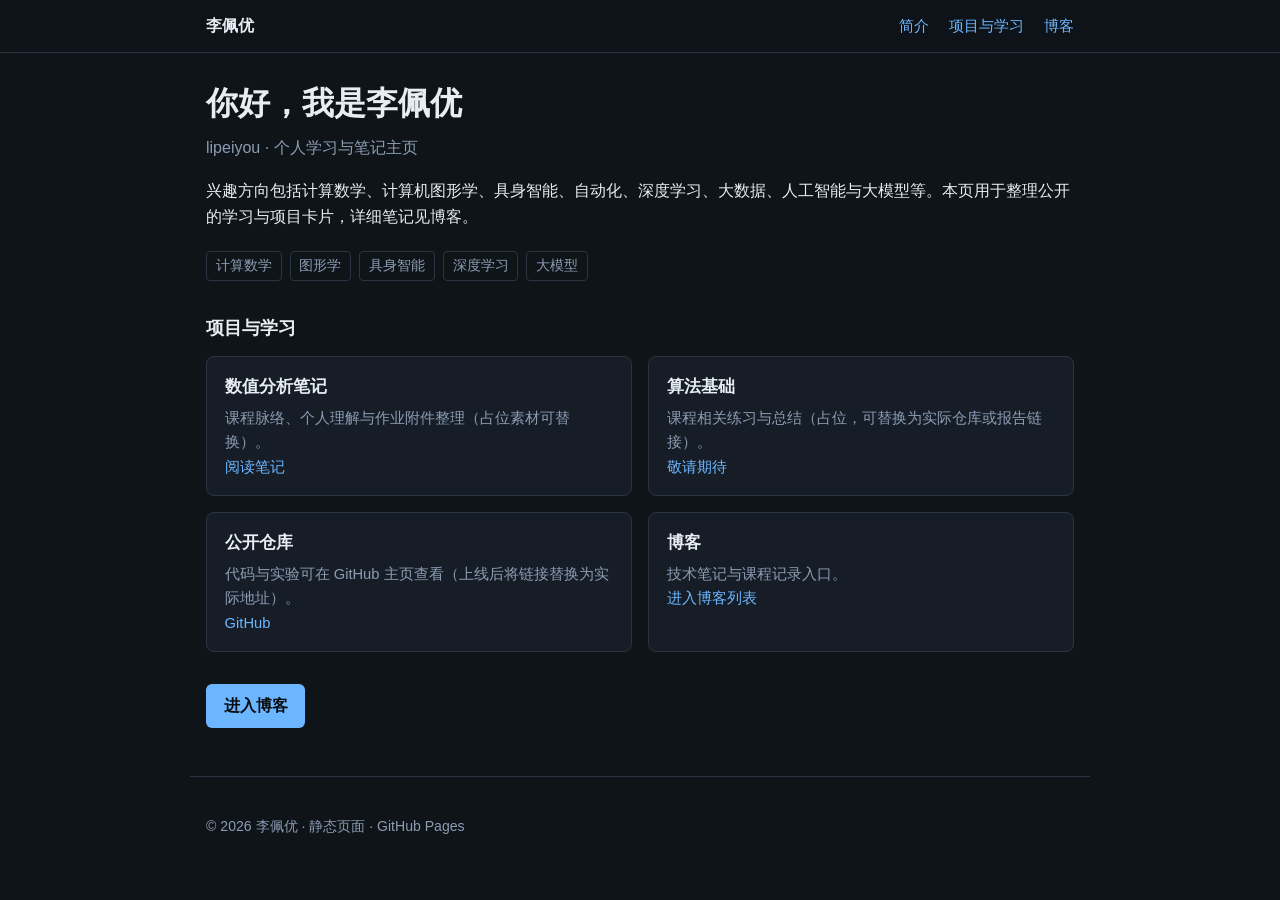
==== index.html @ f9a8e5ab "1 init" ====
<!DOCTYPE html>
<html lang="zh-CN">
  <head>
    <meta charset="utf-8" />
    <meta name="viewport" content="width=device-width, initial-scale=1" />
    <title>李佩优 — 个人主页</title>
    <meta name="description" content="李佩优的个人主页：计算数学与人工智能等方向的学习记录。" />
    <link rel="stylesheet" href="css/style.css" />
  </head>
  <body>
    <header class="top">
      <nav class="nav" aria-label="主导航">
        <a class="brand" href="index.html">李佩优</a>
        <a href="index.html#about">简介</a>
        <a href="index.html#projects">项目与学习</a>
        <a href="blog/index.html">博客</a>
      </nav>
    </header>

    <main class="wrap">
      <section id="about" class="hero" aria-labelledby="about-heading">
        <h1 id="about-heading">你好，我是李佩优</h1>
        <p class="sub">lipeiyou · 个人学习与笔记主页</p>
        <p class="lead">
          兴趣方向包括计算数学、计算机图形学、具身智能、自动化、深度学习、大数据、人工智能与大模型等。本页用于整理公开的学习与项目卡片，详细笔记见博客。
        </p>
        <ul class="tags" aria-label="兴趣关键词">
          <li>计算数学</li>
          <li>图形学</li>
          <li>具身智能</li>
          <li>深度学习</li>
          <li>大模型</li>
        </ul>
      </section>

      <section id="projects" aria-labelledby="projects-heading">
        <h2 id="projects-heading">项目与学习</h2>
        <div class="grid cols-2">
          <article class="card">
            <h3>数值分析笔记</h3>
            <p>课程脉络、个人理解与作业附件整理（占位素材可替换）。</p>
            <p><a href="blog/posts/numerical-analysis-notes.html">阅读笔记</a></p>
          </article>
          <article class="card">
            <h3>算法基础</h3>
            <p>课程相关练习与总结（占位，可替换为实际仓库或报告链接）。</p>
            <p><a href="index.html#projects">敬请期待</a></p>
          </article>
          <article class="card">
            <h3>公开仓库</h3>
            <p>代码与实验可在 GitHub 主页查看（上线后将链接替换为实际地址）。</p>
            <p><a href="https://github.com/" rel="noopener noreferrer">GitHub</a></p>
          </article>
          <article class="card">
            <h3>博客</h3>
            <p>技术笔记与课程记录入口。</p>
            <p><a href="blog/index.html">进入博客列表</a></p>
          </article>
        </div>

        <div class="cta">
          <a class="btn" href="blog/index.html">进入博客</a>
        </div>
      </section>
    </main>

    <footer class="foot">
      <p>© <span id="year"></span> 李佩优 · 静态页面 · GitHub Pages</p>
    </footer>
    <script src="js/main.js"></script>
  </body>
</html>
---- css/style.css ----
/* PHB — 深色学术风，主栏约 900px */
:root {
  --bg: #0f1419;
  --bg-card: #161d27;
  --border: #2a3544;
  --text: #e6edf3;
  --muted: #8b9cb3;
  --accent: #6cb6ff;
  --accent-dim: #4a8fd4;
  --maxw: 900px;
  --nav-h: 3.25rem;
}

*,
*::before,
*::after {
  box-sizing: border-box;
}

html {
  scroll-behavior: smooth;
}

body {
  margin: 0;
  font-family: "Segoe UI", "PingFang SC", "Microsoft YaHei", sans-serif;
  font-size: 1rem;
  line-height: 1.65;
  color: var(--text);
  background: var(--bg);
}

a {
  color: var(--accent);
  text-decoration: none;
}

a:hover {
  color: var(--accent-dim);
  text-decoration: underline;
}

a:focus-visible {
  outline: 2px solid var(--accent);
  outline-offset: 2px;
}

.top {
  position: sticky;
  top: 0;
  z-index: 50;
  background: rgba(15, 20, 25, 0.92);
  border-bottom: 1px solid var(--border);
  backdrop-filter: blur(8px);
}

.nav {
  max-width: var(--maxw);
  margin: 0 auto;
  padding: 0 1rem;
  min-height: var(--nav-h);
  display: flex;
  flex-wrap: wrap;
  align-items: center;
  gap: 0.75rem 1.25rem;
}

.nav .brand {
  font-weight: 600;
  margin-right: auto;
  color: var(--text);
}

.nav .brand:hover {
  color: var(--accent);
}

.nav a:not(.brand) {
  font-size: 0.95rem;
}

.wrap {
  max-width: var(--maxw);
  margin: 0 auto;
  padding: 2rem 1rem 3rem;
  padding-top: calc(1.5rem + env(safe-area-inset-top));
}

section {
  scroll-margin-top: calc(var(--nav-h) + 0.75rem);
}

.hero h1 {
  margin: 0 0 0.35rem;
  font-size: clamp(1.5rem, 4vw, 2rem);
  font-weight: 600;
}

.hero .sub {
  color: var(--muted);
  margin: 0 0 1rem;
}

.lead {
  margin: 0 0 1.25rem;
}

.tags {
  display: flex;
  flex-wrap: wrap;
  gap: 0.5rem;
  margin: 0;
  padding: 0;
  list-style: none;
}

.tags li {
  font-size: 0.85rem;
  padding: 0.2rem 0.55rem;
  border: 1px solid var(--border);
  border-radius: 4px;
  color: var(--muted);
}

h2 {
  font-size: 1.15rem;
  margin: 2rem 0 0.75rem;
  font-weight: 600;
}

.grid {
  display: grid;
  gap: 1rem;
  grid-template-columns: 1fr;
}

@media (min-width: 560px) {
  .grid.cols-2 {
    grid-template-columns: repeat(2, 1fr);
  }
}

.card {
  background: var(--bg-card);
  border: 1px solid var(--border);
  border-radius: 8px;
  padding: 1rem 1.1rem;
}

.card h3 {
  margin: 0 0 0.35rem;
  font-size: 1.05rem;
}

.card p {
  margin: 0;
  color: var(--muted);
  font-size: 0.92rem;
}

.cta {
  margin-top: 2rem;
  display: flex;
  flex-wrap: wrap;
  gap: 0.75rem;
  align-items: center;
}

.btn {
  display: inline-block;
  padding: 0.55rem 1.1rem;
  background: var(--accent);
  color: #0a0e12;
  border-radius: 6px;
  font-weight: 600;
  border: none;
  cursor: pointer;
}

.btn:hover {
  background: var(--accent-dim);
  color: #0a0e12;
  text-decoration: none;
}

.btn:focus-visible {
  outline: 2px solid var(--text);
  outline-offset: 2px;
}

.foot {
  max-width: var(--maxw);
  margin: 0 auto;
  padding: 1.5rem 1rem 2rem;
  border-top: 1px solid var(--border);
  color: var(--muted);
  font-size: 0.88rem;
}

/* 博客列表 */
.post-list {
  list-style: none;
  margin: 0;
  padding: 0;
}

.post-list li {
  border: 1px solid var(--border);
  border-radius: 8px;
  margin-bottom: 0.75rem;
}

.post-list a {
  display: block;
  padding: 1rem 1.1rem;
  color: inherit;
}

.post-list a:hover {
  background: var(--bg-card);
  text-decoration: none;
}

.post-list .title {
  font-weight: 600;
  margin-bottom: 0.25rem;
}

.post-list .meta {
  font-size: 0.85rem;
  color: var(--muted);
}

.post-list .excerpt {
  font-size: 0.92rem;
  color: var(--muted);
  margin-top: 0.35rem;
}

/* 文章页 */
article.post .meta {
  color: var(--muted);
  font-size: 0.9rem;
  margin-bottom: 1.25rem;
}

article.post h1 {
  margin: 0 0 0.5rem;
  font-size: clamp(1.35rem, 3.5vw, 1.75rem);
}

article.post h2 {
  margin-top: 1.75rem;
}

article.post p {
  margin: 0 0 0.9rem;
}

.note {
  font-size: 0.9rem;
  color: var(--muted);
  margin: 0 0 0.75rem;
}

.file-list {
  margin: 0 0 1rem;
  padding-left: 1.25rem;
}

.file-list li {
  margin-bottom: 0.35rem;
}

.back {
  margin-top: 2rem;
}
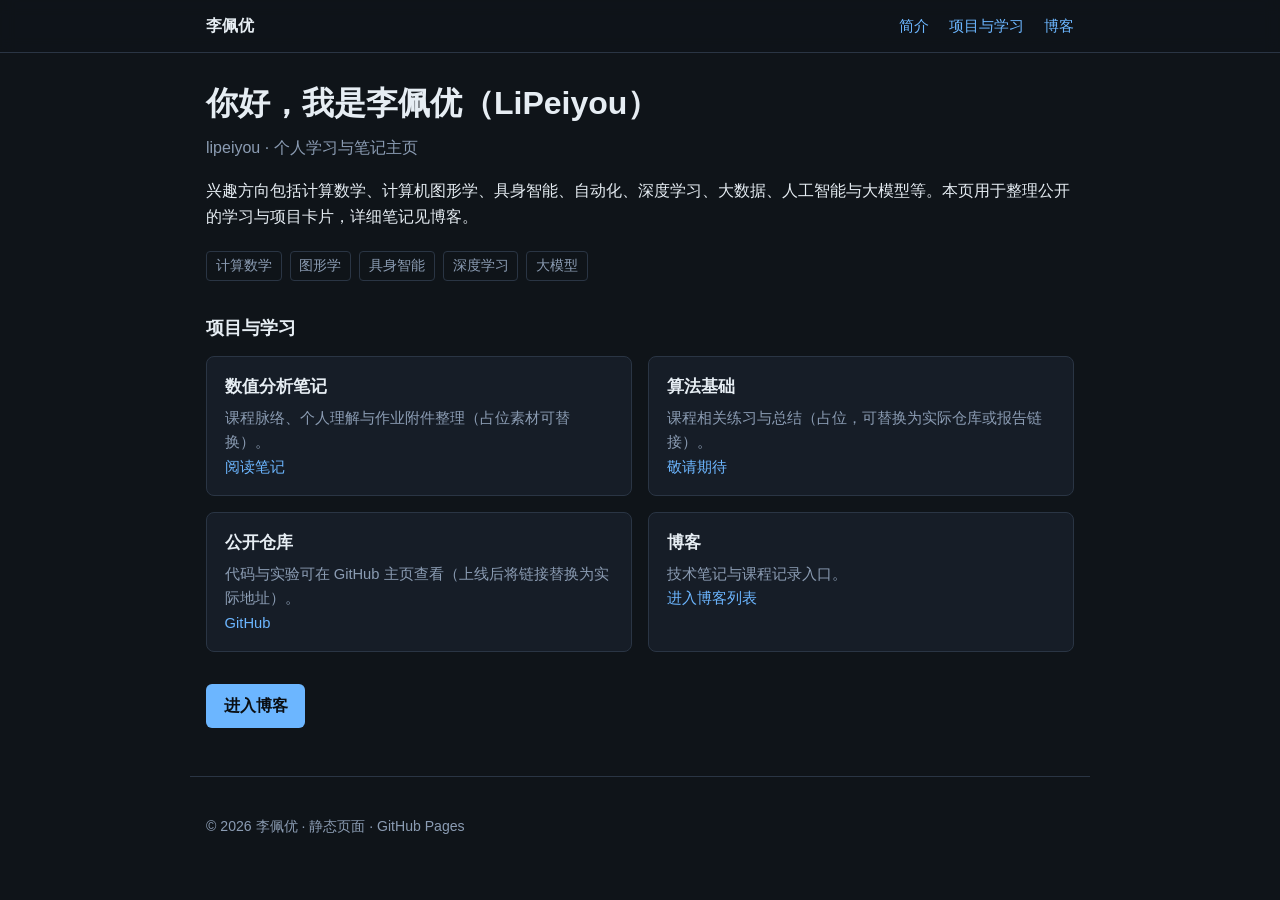
==== commit b6f2ae10: "chore: add GitHub Pages deploy notes, .nojekyll, sync index Co-authored-by: Cursor <cursoragent@curs" ====
--- a/index.html
+++ b/index.html
@@ -19,7 +19,7 @@
 
     <main class="wrap">
       <section id="about" class="hero" aria-labelledby="about-heading">
-        <h1 id="about-heading">你好，我是李佩优</h1>
+        <h1 id="about-heading">你好，我是李佩优（LiPeiyou）</h1>
         <p class="sub">lipeiyou · 个人学习与笔记主页</p>
         <p class="lead">
           兴趣方向包括计算数学、计算机图形学、具身智能、自动化、深度学习、大数据、人工智能与大模型等。本页用于整理公开的学习与项目卡片，详细笔记见博客。
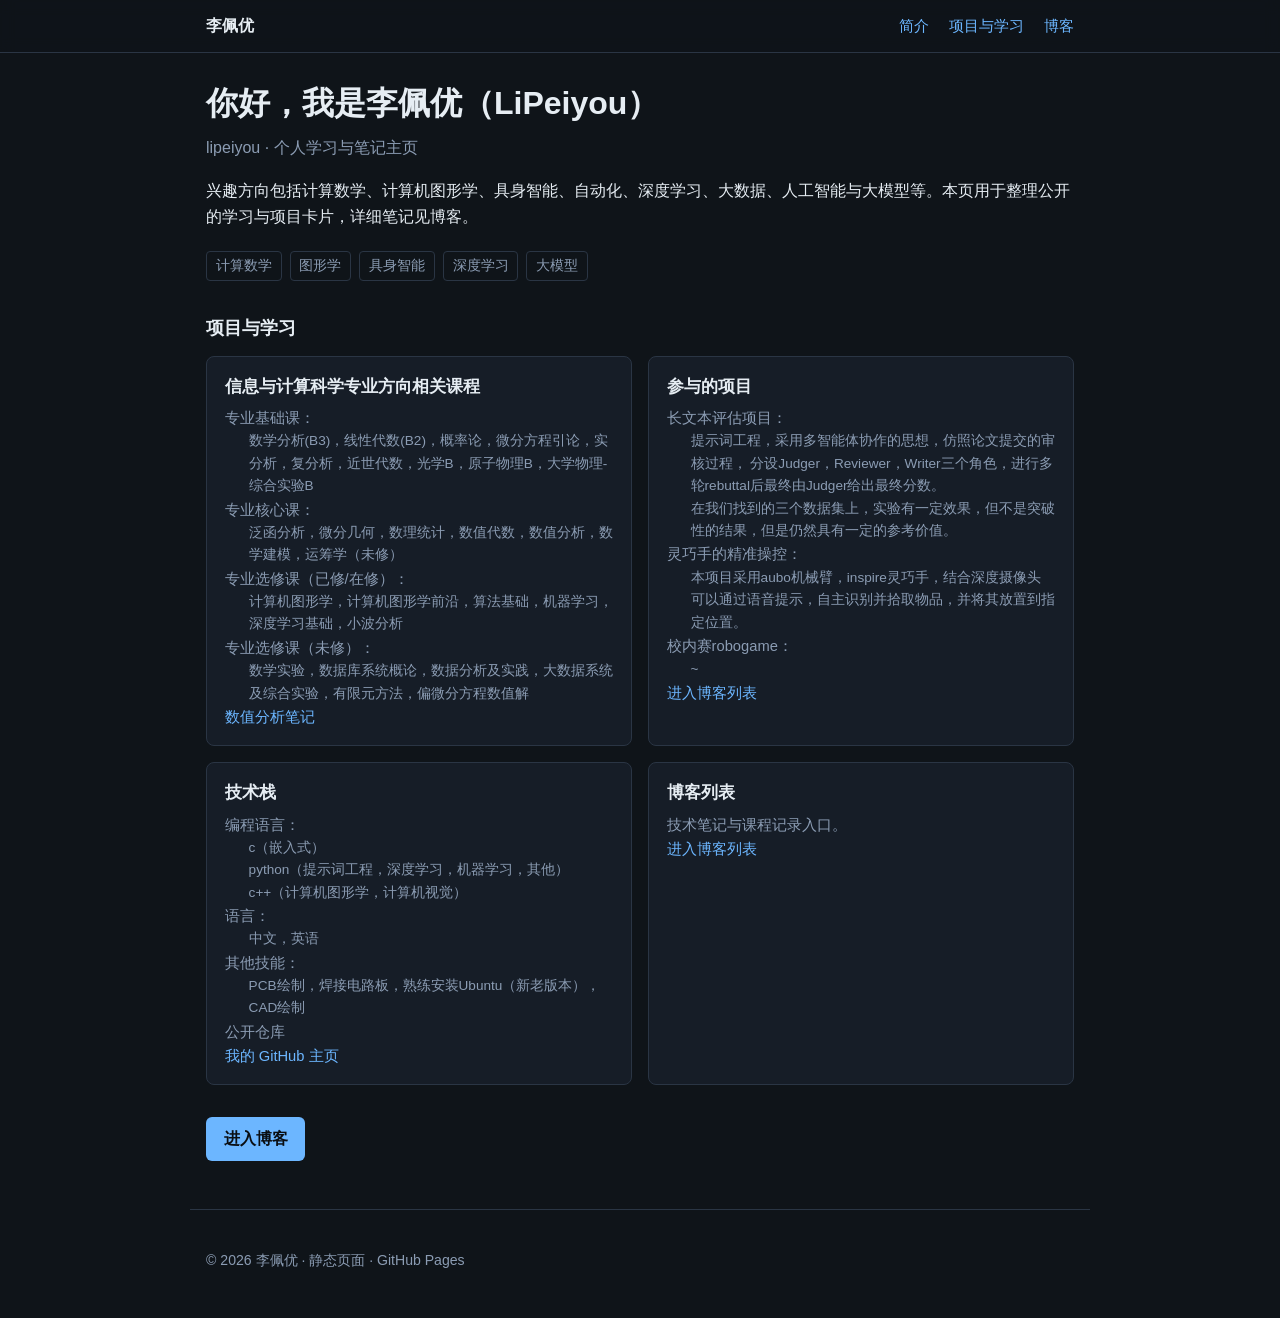
==== commit 4d84d979: "1 初步完善" ====
--- a/index.html
+++ b/index.html
@@ -37,22 +37,71 @@
         <h2 id="projects-heading">项目与学习</h2>
         <div class="grid cols-2">
           <article class="card">
-            <h3>数值分析笔记</h3>
-            <p>课程脉络、个人理解与作业附件整理（占位素材可替换）。</p>
-            <p><a href="blog/posts/numerical-analysis-notes.html">阅读笔记</a></p>
+            <h3>信息与计算科学专业方向相关课程</h3>   
+            <p>专业基础课：</p>
+            <ul>
+              <li>数学分析(B3)，线性代数(B2)，概率论，微分方程引论，实分析，复分析，近世代数，光学B，原子物理B，大学物理-综合实验B</li>
+            </ul>
+            <p>专业核心课：</p>
+            <ul>
+              <li>泛函分析，微分几何，数理统计，数值代数，数值分析，数学建模，运筹学（未修）</li>
+            </ul>
+            <p>专业选修课（已修/在修）：</p>
+            <ul>
+              <li>计算机图形学，计算机图形学前沿，算法基础，机器学习，深度学习基础，小波分析</li>
+            </ul>
+            <p>专业选修课（未修）：</p>
+            <ul>
+              <li>数学实验，数据库系统概论，数据分析及实践，大数据系统及综合实验，有限元方法，偏微分方程数值解</li>
+            </ul>
+            <p><a href="blog/posts/numerical-analysis-notes.html">数值分析笔记</a></p>
           </article>
           <article class="card">
-            <h3>算法基础</h3>
-            <p>课程相关练习与总结（占位，可替换为实际仓库或报告链接）。</p>
-            <p><a href="index.html#projects">敬请期待</a></p>
+            <h3>参与的项目</h3>
+            <p>长文本评估项目：</p>
+            <ul>
+              <!-- <li>提示词工程，采用多智能体协作的思想，仿照论文提交的审核过程，
+                分设Judger，Reviewer，Writer三个角色，在Reviewer给出第一轮打分以及评审意见后，
+                Writer根据意见为文章辩护，完成一轮rebuttal，
+                Reviewer依据上轮辩护再次打分并给出评审意见，多轮rebuttal后最终由Judger给出最终评分。</li> -->
+              <li>提示词工程，采用多智能体协作的思想，仿照论文提交的审核过程，
+                分设Judger，Reviewer，Writer三个角色，进行多轮rebuttal后最终由Judger给出最终分数。</li>
+              <li>在我们找到的三个数据集上，实验有一定效果，但不是突破性的结果，但是仍然具有一定的参考价值。</li>
+            </ul>
+            <p>灵巧手的精准操控：</p>
+            <ul>
+              <li>本项目采用aubo机械臂，inspire灵巧手，结合深度摄像头
+                可以通过语音提示，自主识别并拾取物品，并将其放置到指定位置。
+              </li>
+            </ul>
+            <p>校内赛robogame：</p>
+            <ul>
+              <li>~
+              </li>
+            </ul>
+            <p><a href="blog/index.html">进入博客列表</a></p>
           </article>
           <article class="card">
-            <h3>公开仓库</h3>
-            <p>代码与实验可在 GitHub 主页查看（上线后将链接替换为实际地址）。</p>
-            <p><a href="https://github.com/" rel="noopener noreferrer">GitHub</a></p>
+            <h3>技术栈</h3>
+            <p>编程语言：</p>
+            <ul>
+              <li>c（嵌入式）</li>
+              <li>python（提示词工程，深度学习，机器学习，其他）</li>
+              <li>c++（计算机图形学，计算机视觉）</li>
+            </ul>
+            <p>语言：</p>
+            <ul>
+              <li>中文，英语</li>
+            </ul>
+            <p>其他技能：</p>
+            <ul>
+              <li>PCB绘制，焊接电路板，熟练安装Ubuntu（新老版本），CAD绘制</li>
+            </ul>
+            <p>公开仓库</p>
+            <p><a href="https://github.com/peiyouli-1102">我的 GitHub 主页</a></p>
           </article>
           <article class="card">
-            <h3>博客</h3>
+            <h3>博客列表</h3>
             <p>技术笔记与课程记录入口。</p>
             <p><a href="blog/index.html">进入博客列表</a></p>
           </article>
--- a/css/style.css
+++ b/css/style.css
@@ -157,6 +157,19 @@
   color: var(--muted);
   font-size: 0.92rem;
 }
+/* ===== 卡片内列表：去间距，统一缩进 ===== */
+.card ul {
+  margin: 0;               /* 去掉默认上下外边距，与 .card p 的 margin:0 呼应 */
+  padding-left: 1.5em;     /* 统一左侧缩进，你可以调节这个数值 */
+  list-style: none;        /* 去掉圆点，若想保留圆点则写 list-style: disc; */
+}
+
+.card li {
+  margin: 0;
+  padding: 0;
+  font-size: 0.85rem;   /* 比段落小一点，按需调整 */
+  color: var(--muted);   /* 保持与卡片段落文字颜色一致，可加可不加 */
+}
 
 .cta {
   margin-top: 2rem;
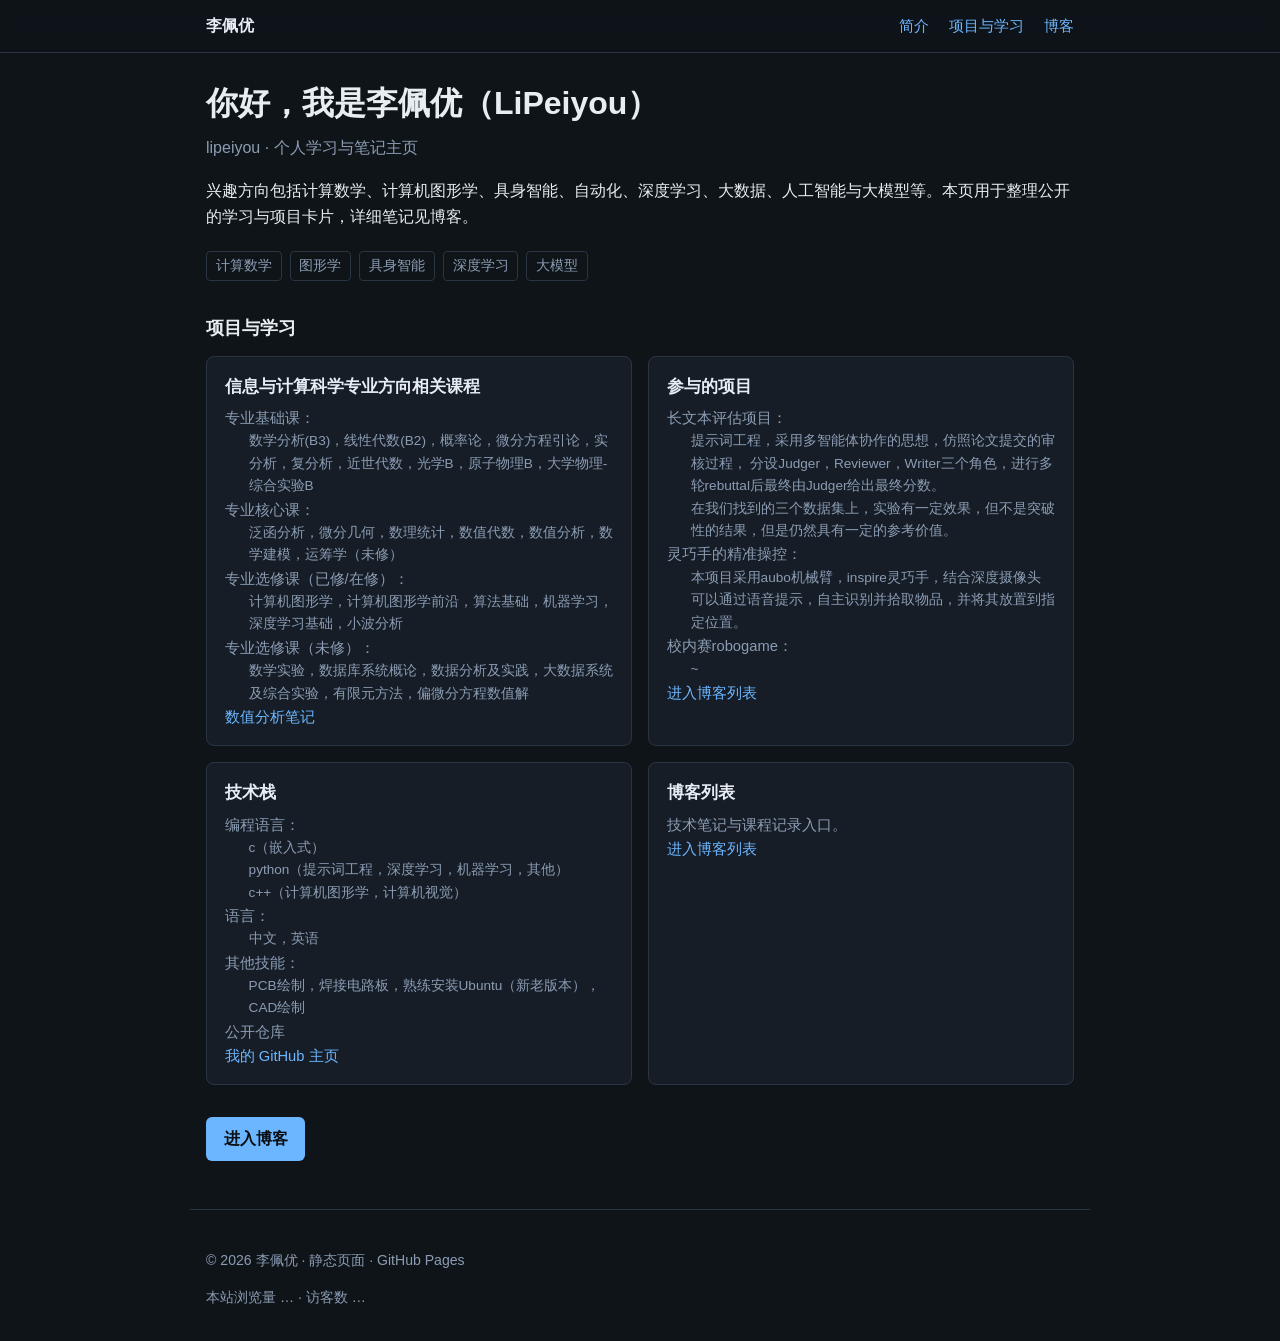
==== commit 7687d383: "0506_2 添加小修饰" ====
--- a/index.html
+++ b/index.html
@@ -115,7 +115,13 @@
 
     <footer class="foot">
       <p>© <span id="year"></span> 李佩优 · 静态页面 · GitHub Pages</p>
+      <!-- 访问量由第三方「不蒜子」统计，需联网加载；广告拦截可能影响计数 -->
+      <p class="stats" aria-live="polite">
+        本站浏览量 <span id="busuanzi_value_site_pv">…</span>
+        · 访客数 <span id="busuanzi_value_site_uv">…</span>
+      </p>
     </footer>
+    <script async src="https://busuanzi.ibruce.info/busuanzi/2.3/busuanzi.pure.mini.js"></script>
     <script src="js/main.js"></script>
   </body>
 </html>
--- a/css/style.css
+++ b/css/style.css
@@ -210,6 +210,10 @@
   font-size: 0.88rem;
 }
 
+.foot .stats {
+  margin: 0.45rem 0 0;
+}
+
 /* 博客列表 */
 .post-list {
   list-style: none;
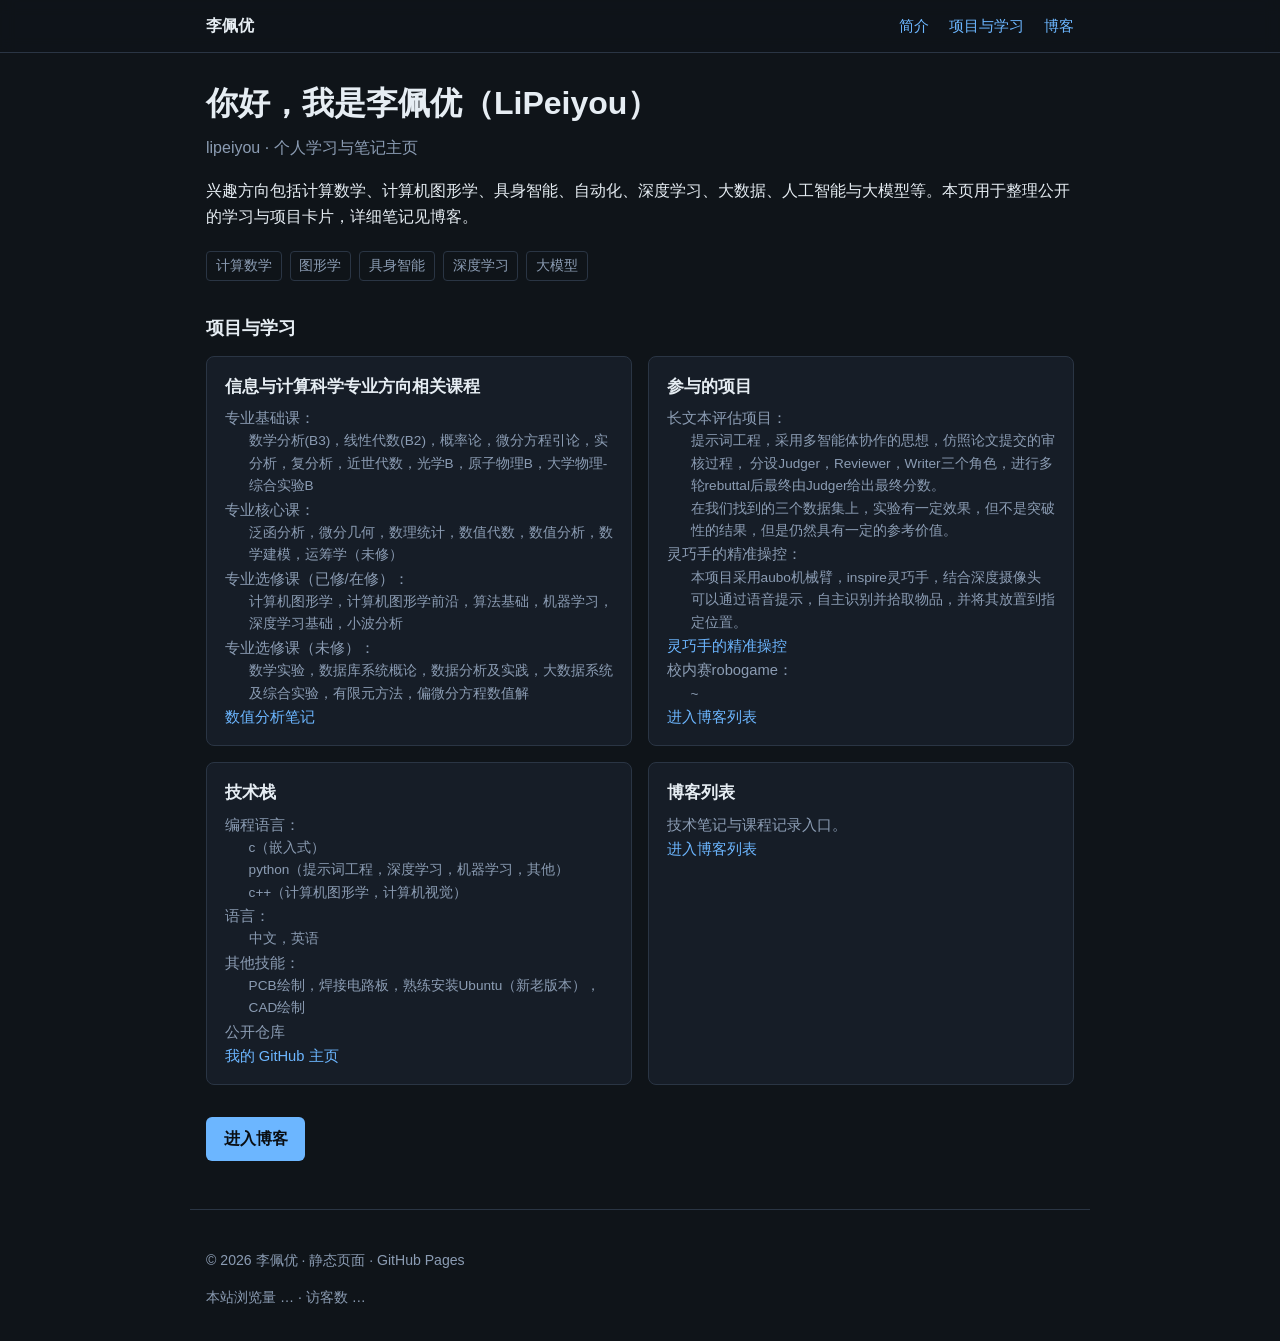
==== commit d7bec9f9: "blogupdate" ====
--- a/index.html
+++ b/index.html
@@ -74,6 +74,7 @@
                 可以通过语音提示，自主识别并拾取物品，并将其放置到指定位置。
               </li>
             </ul>
+            <p><a href="blog/posts/dexterous-hand-control.html">灵巧手的精准操控</a></p>
             <p>校内赛robogame：</p>
             <ul>
               <li>~
--- a/css/style.css
+++ b/css/style.css
@@ -268,6 +268,15 @@
 
 article.post h2 {
   margin-top: 1.75rem;
+  font-size: 1.15rem;
+  color: var(--text);
+}
+
+article.post h3 {
+  margin: 1.25rem 0 0.5rem;
+  font-size: 0.95rem;
+  font-weight: 600;
+  color: var(--muted);
 }
 
 article.post p {
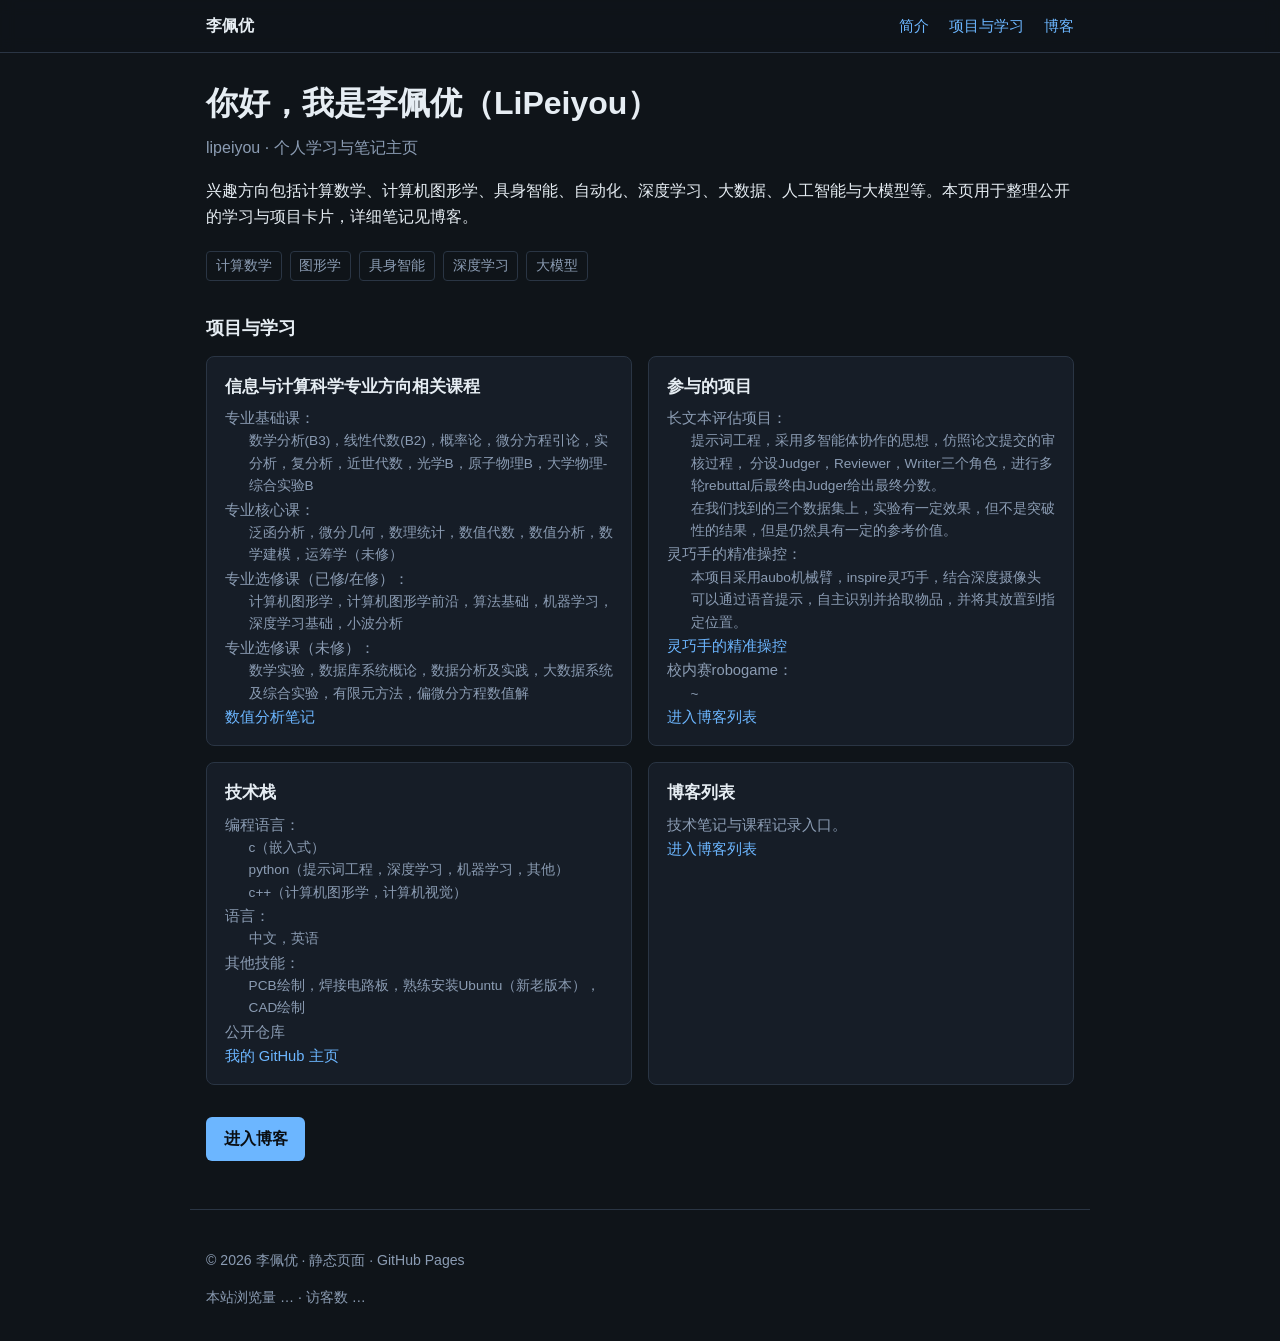
==== commit de77944f: "update_ 新增背景修饰" ====
--- a/index.html
+++ b/index.html
@@ -8,6 +8,7 @@
     <link rel="stylesheet" href="css/style.css" />
   </head>
   <body>
+    <div class="stars-bg"></div>
     <header class="top">
       <nav class="nav" aria-label="主导航">
         <a class="brand" href="index.html">李佩优</a>
--- a/css/style.css
+++ b/css/style.css
@@ -28,6 +28,42 @@
   line-height: 1.65;
   color: var(--text);
   background: var(--bg);
+  overflow-x: hidden;
+}
+
+/* 星星背景 */
+.stars-bg {
+  position: fixed;
+  top: 0;
+  left: 0;
+  width: 100%;
+  height: 100%;
+  z-index: 1;
+  pointer-events: none;
+  overflow: hidden;
+}
+
+.star {
+  position: absolute;
+  width: 2px;
+  height: 2px;
+  background: #dcf1f7;
+  border-radius: 50%;
+  opacity: 0;
+  box-shadow: 0 0 3px rgba(255, 255, 255, 0.8);
+}
+
+@keyframes twinkle {
+  0%, 100% {
+    opacity: 0;
+  }
+  50% {
+    opacity: 1;
+  }
+}
+
+.star.animate {
+  animation: twinkle var(--duration) linear infinite;
 }
 
 a {
@@ -84,10 +120,14 @@
   margin: 0 auto;
   padding: 2rem 1rem 3rem;
   padding-top: calc(1.5rem + env(safe-area-inset-top));
+  position: relative;
+  z-index: 2;
 }
 
 section {
   scroll-margin-top: calc(var(--nav-h) + 0.75rem);
+  position: relative;
+  z-index: 2;
 }
 
 .hero h1 {
@@ -208,6 +248,8 @@
   border-top: 1px solid var(--border);
   color: var(--muted);
   font-size: 0.88rem;
+  position: relative;
+  z-index: 2;
 }
 
 .foot .stats {
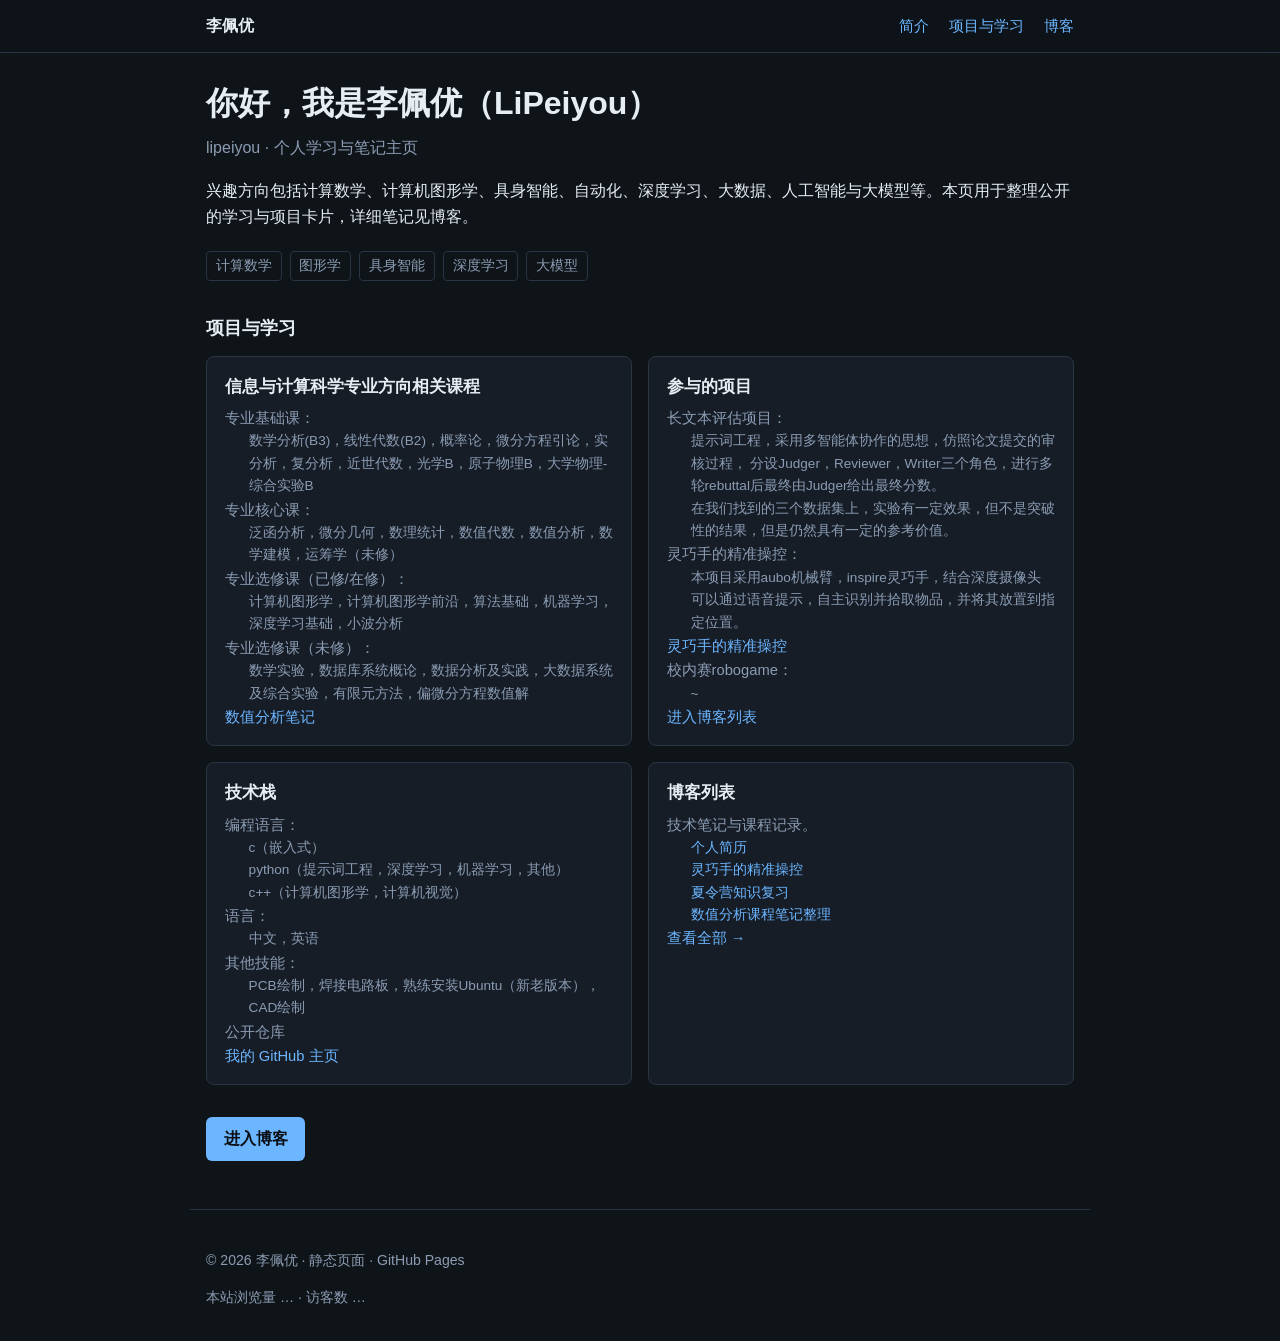
==== commit f2d3e748: "update 更新+完善" ====
--- a/index.html
+++ b/index.html
@@ -104,8 +104,14 @@
           </article>
           <article class="card">
             <h3>博客列表</h3>
-            <p>技术笔记与课程记录入口。</p>
-            <p><a href="blog/index.html">进入博客列表</a></p>
+            <p>技术笔记与课程记录。</p>
+            <ul>
+              <li><a href="blog/posts/resume.html">个人简历</a></li>
+              <li><a href="blog/posts/dexterous-hand-control.html">灵巧手的精准操控</a></li>
+              <li><a href="blog/posts/summer-camp-review.html">夏令营知识复习</a></li>
+              <li><a href="blog/posts/numerical-analysis-notes.html">数值分析课程笔记整理</a></li>
+            </ul>
+            <p><a href="blog/index.html">查看全部 →</a></p>
           </article>
         </div>
 
--- a/css/style.css
+++ b/css/style.css
@@ -343,3 +343,9 @@
 .back {
   margin-top: 2rem;
 }
+
+/* PDF 作业列表：标题 + 副标题 */
+.file-list .subtitle {
+  color: var(--muted);
+  font-size: 0.8rem;
+}
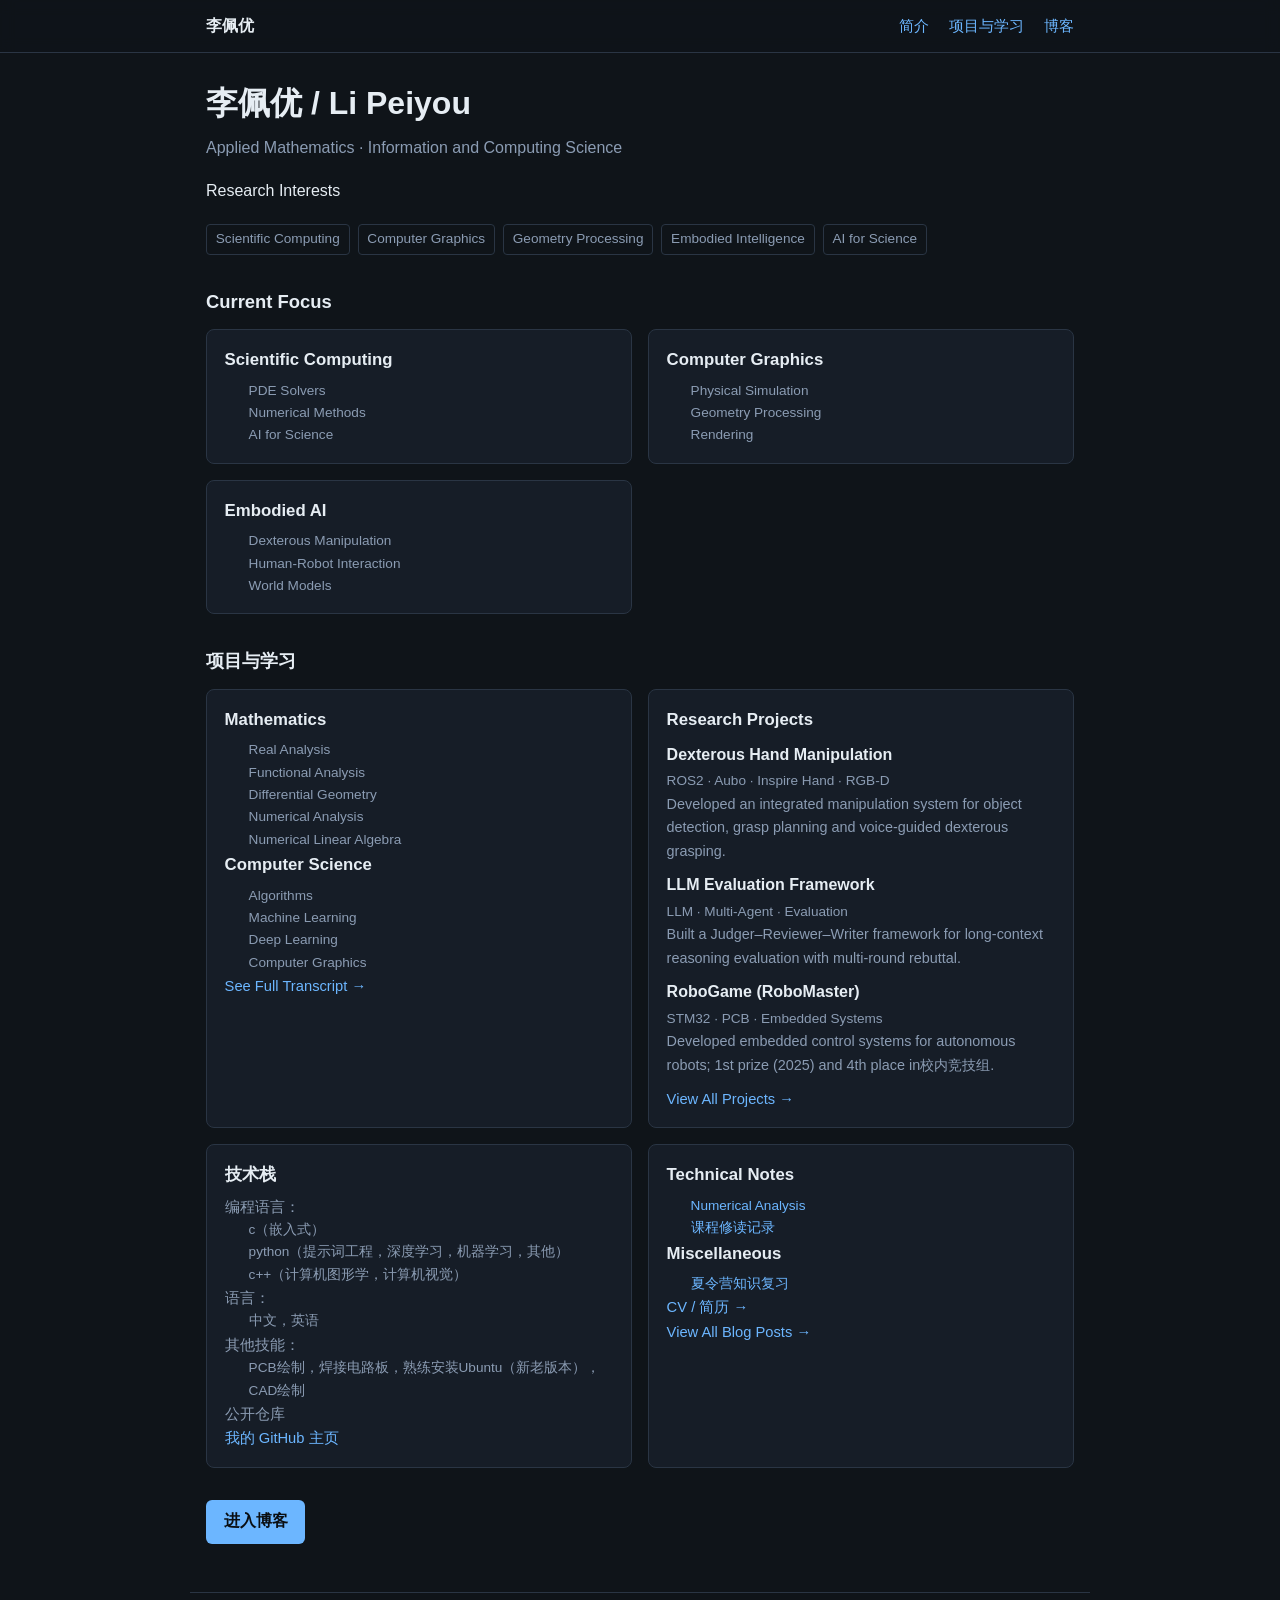
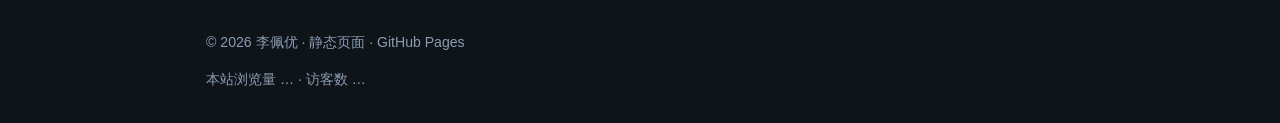
==== commit 46b9e4ea: "？" ====
--- a/index.html
+++ b/index.html
@@ -20,68 +20,85 @@
 
     <main class="wrap">
       <section id="about" class="hero" aria-labelledby="about-heading">
-        <h1 id="about-heading">你好，我是李佩优（LiPeiyou）</h1>
-        <p class="sub">lipeiyou · 个人学习与笔记主页</p>
-        <p class="lead">
-          兴趣方向包括计算数学、计算机图形学、具身智能、自动化、深度学习、大数据、人工智能与大模型等。本页用于整理公开的学习与项目卡片，详细笔记见博客。
-        </p>
-        <ul class="tags" aria-label="兴趣关键词">
-          <li>计算数学</li>
-          <li>图形学</li>
-          <li>具身智能</li>
-          <li>深度学习</li>
-          <li>大模型</li>
+        <h1 id="about-heading">李佩优 / Li Peiyou</h1>
+        <p class="sub">Applied Mathematics · Information and Computing Science</p>
+        <p class="lead">Research Interests</p>
+        <ul class="tags" aria-label="Research Interests">
+          <li>Scientific Computing</li>
+          <li>Computer Graphics</li>
+          <li>Geometry Processing</li>
+          <li>Embodied Intelligence</li>
+          <li>AI for Science</li>
         </ul>
+      </section>
+
+      <section id="focus" aria-labelledby="focus-heading" style="margin-bottom: 1.5rem;">
+        <h2 id="focus-heading">Current Focus</h2>
+        <div class="grid cols-2">
+          <article class="card">
+            <h3>Scientific Computing</h3>
+            <ul>
+              <li>PDE Solvers</li>
+              <li>Numerical Methods</li>
+              <li>AI for Science</li>
+            </ul>
+          </article>
+          <article class="card">
+            <h3>Computer Graphics</h3>
+            <ul>
+              <li>Physical Simulation</li>
+              <li>Geometry Processing</li>
+              <li>Rendering</li>
+            </ul>
+          </article>
+          <article class="card">
+            <h3>Embodied AI</h3>
+            <ul>
+              <li>Dexterous Manipulation</li>
+              <li>Human-Robot Interaction</li>
+              <li>World Models</li>
+            </ul>
+          </article>
+        </div>
       </section>
 
       <section id="projects" aria-labelledby="projects-heading">
         <h2 id="projects-heading">项目与学习</h2>
         <div class="grid cols-2">
           <article class="card">
-            <h3>信息与计算科学专业方向相关课程</h3>   
-            <p>专业基础课：</p>
+            <h3>Mathematics</h3>
             <ul>
-              <li>数学分析(B3)，线性代数(B2)，概率论，微分方程引论，实分析，复分析，近世代数，光学B，原子物理B，大学物理-综合实验B</li>
+              <li>Real Analysis</li>
+              <li>Functional Analysis</li>
+              <li>Differential Geometry</li>
+              <li>Numerical Analysis</li>
+              <li>Numerical Linear Algebra</li>
             </ul>
-            <p>专业核心课：</p>
+            <h3>Computer Science</h3>
             <ul>
-              <li>泛函分析，微分几何，数理统计，数值代数，数值分析，数学建模，运筹学（未修）</li>
+              <li>Algorithms</li>
+              <li>Machine Learning</li>
+              <li>Deep Learning</li>
+              <li>Computer Graphics</li>
             </ul>
-            <p>专业选修课（已修/在修）：</p>
-            <ul>
-              <li>计算机图形学，计算机图形学前沿，算法基础，机器学习，深度学习基础，小波分析</li>
-            </ul>
-            <p>专业选修课（未修）：</p>
-            <ul>
-              <li>数学实验，数据库系统概论，数据分析及实践，大数据系统及综合实验，有限元方法，偏微分方程数值解</li>
-            </ul>
-            <p><a href="blog/posts/numerical-analysis-notes.html">数值分析笔记</a></p>
+            <p><a href="blog/posts/course-record.html">See Full Transcript →</a></p>
           </article>
           <article class="card">
-            <h3>参与的项目</h3>
-            <p>长文本评估项目：</p>
-            <ul>
-              <!-- <li>提示词工程，采用多智能体协作的思想，仿照论文提交的审核过程，
-                分设Judger，Reviewer，Writer三个角色，在Reviewer给出第一轮打分以及评审意见后，
-                Writer根据意见为文章辩护，完成一轮rebuttal，
-                Reviewer依据上轮辩护再次打分并给出评审意见，多轮rebuttal后最终由Judger给出最终评分。</li> -->
-              <li>提示词工程，采用多智能体协作的思想，仿照论文提交的审核过程，
-                分设Judger，Reviewer，Writer三个角色，进行多轮rebuttal后最终由Judger给出最终分数。</li>
-              <li>在我们找到的三个数据集上，实验有一定效果，但不是突破性的结果，但是仍然具有一定的参考价值。</li>
-            </ul>
-            <p>灵巧手的精准操控：</p>
-            <ul>
-              <li>本项目采用aubo机械臂，inspire灵巧手，结合深度摄像头
-                可以通过语音提示，自主识别并拾取物品，并将其放置到指定位置。
-              </li>
-            </ul>
-            <p><a href="blog/posts/dexterous-hand-control.html">灵巧手的精准操控</a></p>
-            <p>校内赛robogame：</p>
-            <ul>
-              <li>~
-              </li>
-            </ul>
-            <p><a href="blog/index.html">进入博客列表</a></p>
+            <h3>Research Projects</h3>
+
+            <h4 style="margin:0.5rem 0 0.15rem;">Dexterous Hand Manipulation</h4>
+            <p style="font-size:0.85rem;color:var(--muted);">ROS2 · Aubo · Inspire Hand · RGB-D</p>
+            <p style="font-size:0.9rem;">Developed an integrated manipulation system for object detection, grasp planning and voice-guided dexterous grasping.</p>
+
+            <h4 style="margin:0.5rem 0 0.15rem;">LLM Evaluation Framework</h4>
+            <p style="font-size:0.85rem;color:var(--muted);">LLM · Multi-Agent · Evaluation</p>
+            <p style="font-size:0.9rem;">Built a Judger–Reviewer–Writer framework for long-context reasoning evaluation with multi-round rebuttal.</p>
+
+            <h4 style="margin:0.5rem 0 0.15rem;">RoboGame (RoboMaster)</h4>
+            <p style="font-size:0.85rem;color:var(--muted);">STM32 · PCB · Embedded Systems</p>
+            <p style="font-size:0.9rem;">Developed embedded control systems for autonomous robots; 1st prize (2025) and 4th place in校内竞技组.</p>
+
+            <p style="margin-top:0.6rem;"><a href="blog/index.html">View All Projects →</a></p>
           </article>
           <article class="card">
             <h3>技术栈</h3>
@@ -103,15 +120,17 @@
             <p><a href="https://github.com/peiyouli-1102">我的 GitHub 主页</a></p>
           </article>
           <article class="card">
-            <h3>博客列表</h3>
-            <p>技术笔记与课程记录。</p>
+            <h3>Technical Notes</h3>
             <ul>
-              <li><a href="blog/posts/resume.html">个人简历</a></li>
-              <li><a href="blog/posts/dexterous-hand-control.html">灵巧手的精准操控</a></li>
+              <li><a href="blog/posts/numerical-analysis-notes.html">Numerical Analysis</a></li>
+              <li><a href="blog/posts/course-record.html">课程修读记录</a></li>
+            </ul>
+            <h3>Miscellaneous</h3>
+            <ul>
               <li><a href="blog/posts/summer-camp-review.html">夏令营知识复习</a></li>
-              <li><a href="blog/posts/numerical-analysis-notes.html">数值分析课程笔记整理</a></li>
             </ul>
-            <p><a href="blog/index.html">查看全部 →</a></p>
+            <p><a href="blog/posts/resume.html">CV / 简历 →</a></p>
+            <p><a href="blog/index.html">View All Blog Posts →</a></p>
           </article>
         </div>
 
@@ -123,7 +142,6 @@
 
     <footer class="foot">
       <p>© <span id="year"></span> 李佩优 · 静态页面 · GitHub Pages</p>
-      <!-- 访问量由第三方「不蒜子」统计，需联网加载；广告拦截可能影响计数 -->
       <p class="stats" aria-live="polite">
         本站浏览量 <span id="busuanzi_value_site_pv">…</span>
         · 访客数 <span id="busuanzi_value_site_uv">…</span>
